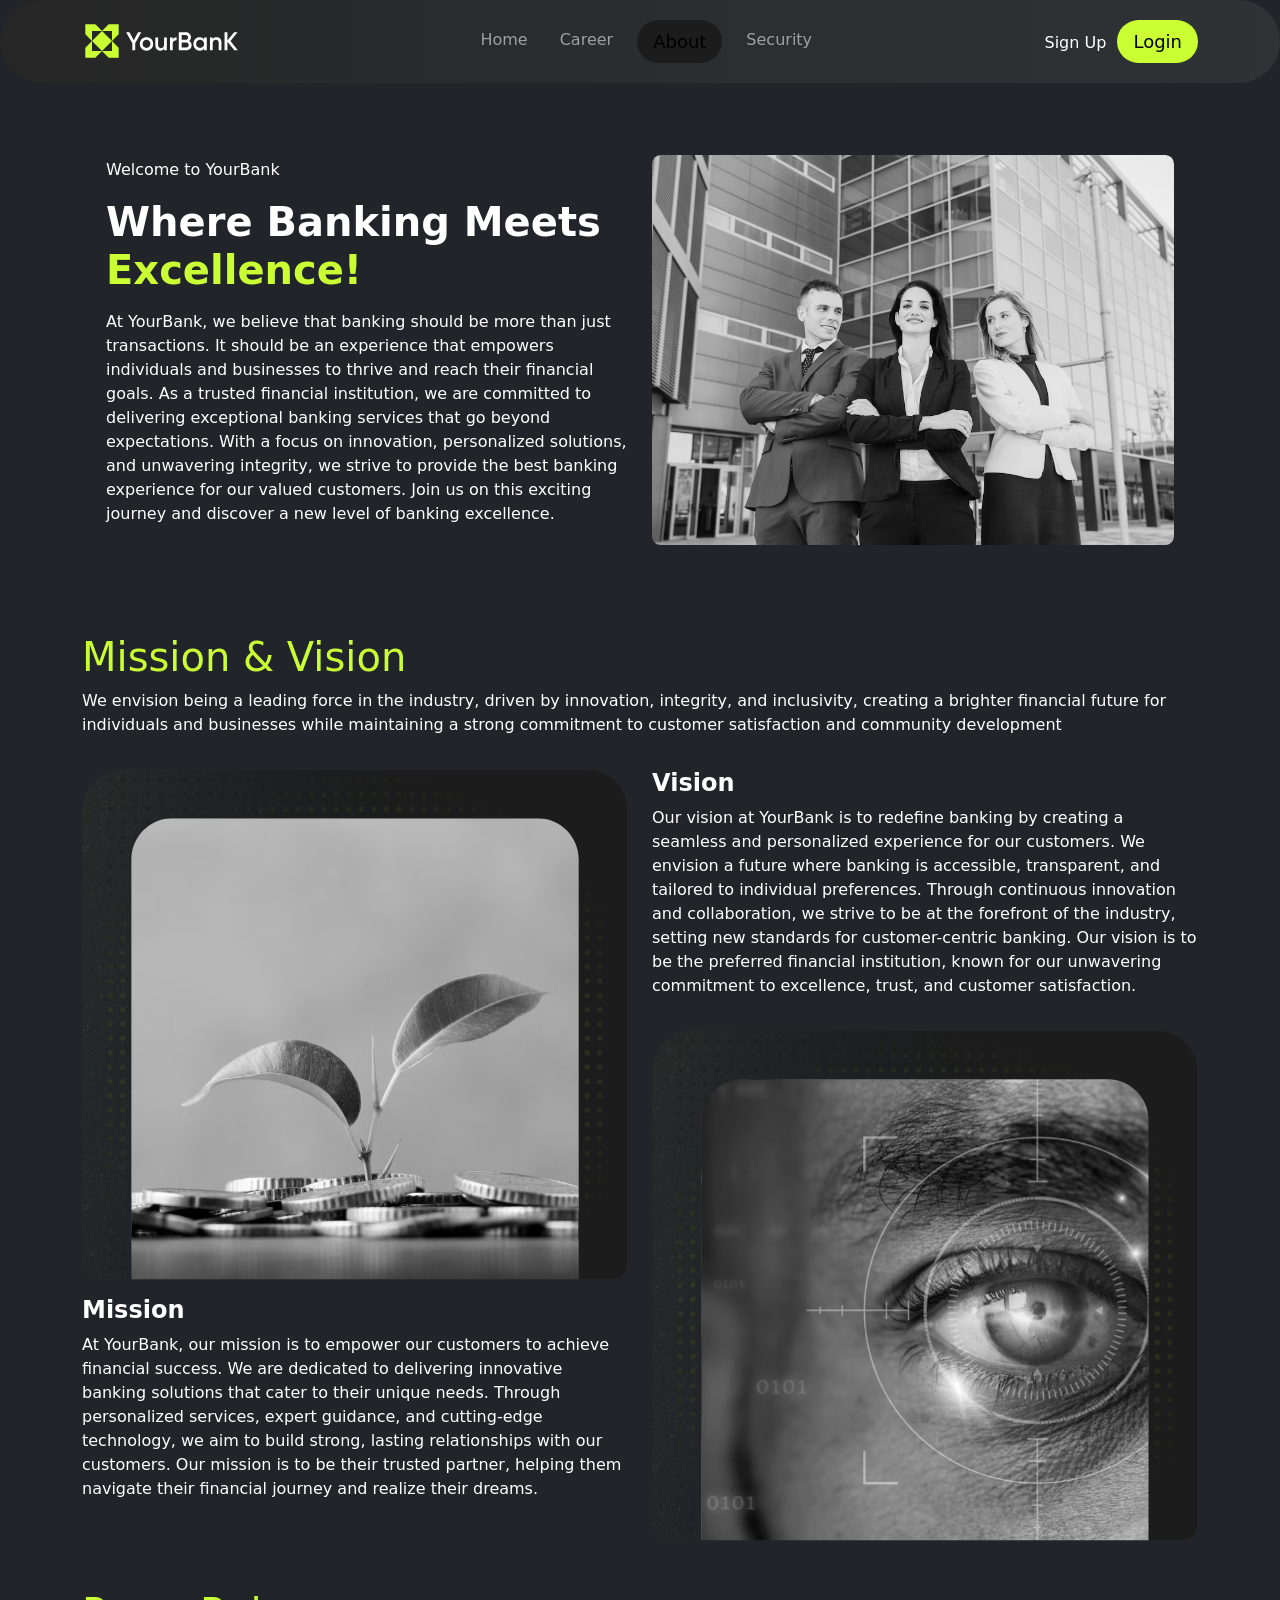
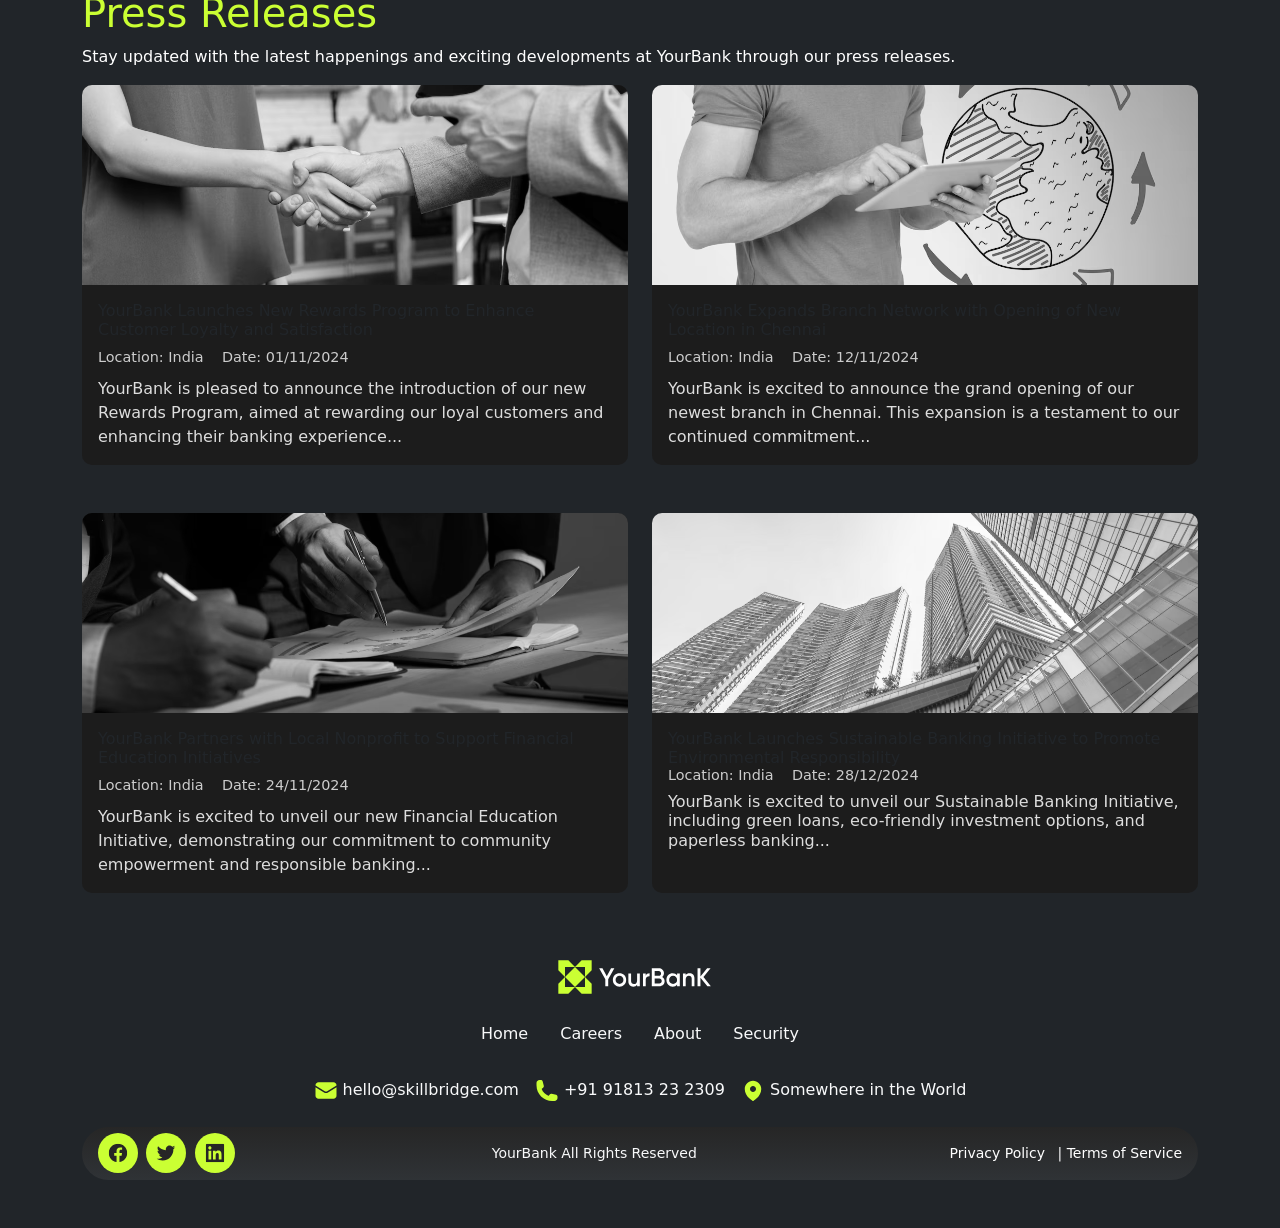
==== Pages/about.html @ b7b6830d "Initial commit" ====
<!DOCTYPE html>
<html lang="en">
<head>
    <meta charset="UTF-8">
    <meta name="viewport" content="width=device-width, initial-scale=1.0">
    <title>Desktop</title>
     <!-- Bootsrap Links -->
     <link
     href="https://cdn.jsdelivr.net/npm/bootstrap@5.0.2/dist/css/bootstrap.min.css"
     rel="stylesheet"
     integrity="sha384-EVSTQN3/azprG1Anm3QDgpJLIm9Nao0Yz1ztcQTwFspd3yD65VohhpuuCOmLASjC"
     crossorigin="anonymous"
   />
   <link rel="stylesheet" href="styleabout.css">
</head>
<body class="bg-dark text-white">
    <!-- Navbar -->
    <nav
    class="navbar navbar-expand-lg navbar-dark bg-dark custom-navbar-bg py-3"
  >
    <div class="container">
      <a class="navbar-brand" href="#">
        <img src="images/Logo.svg" alt="YourBank" /></a>
      <!-- Toggler Button -->
      <button
      class="navbar-toggler border-0 shadow-none"
      type="button"
      data-bs-toggle="collapse"
      data-bs-target="#navbarContent">
      <img src="images/navbarbutton.svg" alt="navbar-image">
      </button>
      <!-- Collapsible Content -->
      <div
        class="collapse navbar-collapse justify-content-between"
        id="navbarContent"
      >
        <!-- Nav Links -->
        <ul class="navbar-nav mx-auto mb-2 mb-lg-0">
          <li class="nav-item px-2">
            <a class="nav-link" href="/index.html">Home</a>
          </li>
          <li class="nav-item px-2">
            <a class="nav-link" href="/Pages/career.html">Career</a>
          </li>
          <li class="nav-item px-2">
            <a class="nav-link border border-0 fs-18 navcent-nav fw-medium text-black rounded-pill py-2 px-3" href="/Pages/about.html">About</a>
          </li>
          <li class="nav-item px-2">
            <a class="nav-link" href="/Pages/security.html">Security</a>
          </li>
        </ul>
        <!-- Buttons -->
        <div>
          <button class="border border-0 bg-transparent text-white"><a href="/Pages/signup.html"></a>Sign Up</button>

          <button class="border border-0 fs-18 bg-green fw-medium text-black rounded-pill py-2 px-3"> <a href="/Pages/login.html"></a>Login</button>
        </div>
      </div>
    </div>
  </nav>

  <!-- Hero Section -->

  <div class="container my-5">
    <div class="row align-items-center rounded p-4">
      <!-- Left Column -->
      <div class="col-md-6">
        <p>Welcome to YourBank</p>
        <h1 class="fw-bold">
          Where Banking Meets <span class="span-color">Excellence!</span>
        </h1>
        <p class="mt-3">At YourBank, we believe that banking should be more than just transactions. It should be an experience that empowers individuals and businesses to thrive and reach their financial goals. As a trusted financial institution, we are committed to delivering exceptional banking services that go beyond expectations. With a focus on innovation, personalized solutions, and unwavering integrity, we strive to provide the best banking experience for our valued customers. Join us on this exciting journey and discover a new level of banking excellence.</p>
      </div>

      <!-- Right Column (Image) -->
      <div class="col-md-6">
        <img src="images/Image.svg" alt="Team Meeting" class="img-fluid rounded"
        />
      </div>
    </div>
  </div>

  <!-- Mission and Vision -->

 <div class="container py-3">

    <div>
        <h1 class="span-color">Mission & Vision</h1>
        <p>We envision being a leading force in the industry, driven by innovation, integrity, and inclusivity, creating a brighter financial future for individuals and businesses while maintaining a strong commitment to customer satisfaction and community development</p>
    </div>

    <!-- Mission and Vision Columns -->
  <div class="row gy-5 py-3">
    <!-- Mission Block -->
    <div class="col-md-6 d-flex flex-column text-md-start">
      <img src="images/Image Container.svg" alt="Mission Image" class="img-fluid rounded mb-3" style="max-width: 100%; height: auto;" />
      <h4 class="fw-bold">Mission</h4>
      <p>
        At YourBank, our mission is to empower our customers to achieve financial success. We are dedicated to delivering innovative banking solutions that cater to their unique needs. Through personalized services, expert guidance, and cutting-edge technology, we aim to build strong, lasting relationships with our customers. Our mission is to be their trusted partner, helping them navigate their financial journey and realize their dreams.
      </p>
    </div>

    <!-- Vision Block -->
    <div class="col-md-6 d-flex flex-column text-md-start">
      <h4 class="fw-bold">Vision</h4>
      <p>
        Our vision at YourBank is to redefine banking by creating a seamless and personalized experience for our customers. We envision a future where banking is accessible, transparent, and tailored to individual preferences. Through continuous innovation and collaboration, we strive to be at the forefront of the industry, setting new standards for customer-centric banking. Our vision is to be the preferred financial institution, known for our unwavering commitment to excellence, trust, and customer satisfaction.
      </p>
      <img src="images/Image Container (1).svg" alt="Vision Image" class="img-fluid rounded mt-3" style="max-width: 100%; height: auto;" />
    </div>
  </div>
</div>
  </div> 

  <!-- Press Releases -->

  <div class="container py-3">
    <h1 class="span-color">Press Releases</h1>
    <p>Stay updated with the latest happenings and exciting developments at YourBank through our press releases.</p>
     <!-- Cards -->


     <div class="row gy-5">
      <!-- Card 1 -->
      <div class="col-md-6 col-lg-6">
        <div class="card h-100">
          <img src="images/img 1.svg" class="card-img-top" alt="Press Release 1">
          <div class="card-body">
            <h6 class="card-title">YourBank Launches New Rewards Program to Enhance Customer Loyalty and Satisfaction</h6>
            <p class="location-date">Location: India &nbsp;&nbsp; Date: 01/11/2024</p>
            <p class="card-text">YourBank is pleased to announce the introduction of our new Rewards Program, aimed at rewarding our loyal customers and enhancing their banking experience...</p>
          </div>
        </div>
      </div>

      <!-- Card 2 -->
      <div class="col-md-6 col-lg-6">
        <div class="card h-100">
          <img src="images/img 2.svg" class="card-img-top" alt="Press Release 2">
          <div class="card-body">
            <h6 class="card-title">YourBank Expands Branch Network with Opening of New Location in Chennai</h6>
            <p class="location-date">Location: India &nbsp;&nbsp; Date: 12/11/2024</p>
            <p class="card-text">YourBank is excited to announce the grand opening of our newest branch in Chennai. This expansion is a testament to our continued commitment...</p>
          </div>
        </div>
      </div>

      <!-- Card 3 -->
      <div class="col-md-6 col-lg-6">
        <div class="card h-100">
          <img src="images/img 3.svg" class="card-img-top" alt="Press Release 3">
          <div class="card-body">
            <h6 class="card-title">YourBank Partners with Local Nonprofit to Support Financial Education Initiatives</h6>
            <p class="location-date">Location: India &nbsp;&nbsp; Date: 24/11/2024</p>
            <p class="card-text">YourBank is excited to unveil our new Financial Education Initiative, demonstrating our commitment to community empowerment and responsible banking...</p>
          </div>
        </div>
      </div>

      <!-- Card 4 -->
      <div class="col-md-6 col-lg-6">
        <div class="card h-100">
          <img src="images/img 4.svg" class="card-img-top" alt="Press Release 4">
          <div class="card-body">
            <h6 class="card-title">YourBank Launches Sustainable Banking Initiative to Promote Environmental Responsibility</h6s>
            <p class="location-date">Location: India &nbsp;&nbsp; Date: 28/12/2024</p>
            <p class="card-text">YourBank is excited to unveil our Sustainable Banking Initiative, including green loans, eco-friendly investment options, and paperless banking...</p>
          </div>
        </div>
      </div>

    </div>
  </div>

   <!-- Footer Start -->
   <footer class="footer bg-dark text-light py-5">
    <div class="container text-center">
      
      <!-- Logo -->
      <div class="mb-3">
        <img src="images/Logo.svg" alt="YourBank Logo">
        <h5 class="d-inline-block ms-2"></h5>
      </div>
  
      <!-- Menu -->
      <ul class="nav justify-content-center mb-4">
        <li class="nav-item"><a class="nav-link text-light" href="#">Home</a></li>
        <li class="nav-item"><a class="nav-link text-light" href="#">Careers</a></li>
        <li class="nav-item"><a class="nav-link text-light" href="#">About</a></li>
        <li class="nav-item"><a class="nav-link text-light" href="#">Security</a></li>
      </ul>
  
      <!-- Contact Info -->
      <div class="mb-4 d-flex align-items-center justify-content-center gap-3 flex-wrap">
        <p class="mb-0"><img src="images/Icon.svg" alt=""> hello@skillbridge.com</p>
        <p class="mb-0"><img src="images/Phone Icon.svg" alt=""> +91 91813 23 2309</p>
        <p class="mb-0"><img src="images/location.svg" alt=""> Somewhere in the World</p>  
      </div>
  
      <!-- Footer Bottom -->
      <div class="border border-0 d-flex justify-content-between align-items-center flex-wrap text-light small mt-4 px-3 faq-card" style="border-radius: 100px;">
  
        <!-- Social Icons -->
        <div>
          <a href="#" class="rounded-circle me-1"><img src="images/Facebook.svg" alt="Facebook" width="40"></a>
          <a href="#" class="rounded-circle me-1"><img src="images/twitter.svg" alt="Twitter" width="40"></a>
          <a href="#" class="rounded-circle me-1"><img src="images/LinkedIn.svg" alt="LinkedIn" width="40"></a>
        </div>
  
        <!-- Centered Text -->
        <div class="text-center flex-grow-1 mt-3">
          <p>YourBank All Rights Reserved</p>
        </div>
  
        <!-- Links -->
        <div>
          <a href="#" class="text-white text-decoration-none me-2">Privacy Policy</a> |
          <a href="#" class="text-white text-decoration-none">Terms of Service</a> 
        </div>
  
      </div>
  
    </div>
  </footer>
  <!-- Footer End -->
  
    
  <script
  src="https://cdn.jsdelivr.net/npm/bootstrap@5.0.2/dist/js/bootstrap.bundle.min.js"
  integrity="sha384-MrcW6ZMFYlzcLA8Nl+NtUVF0sA7MsXsP1UyJoMp4YLEuNSfAP+JcXn/tWtIaxVXM"
  crossorigin="anonymous"></script>
</body>
</html>
---- Pages/styleabout.css ----
@import url('https://fonts.googleapis.com/css2?family=Lexend:wght@100..900&display=swap');
/* Root Class */
:root {
    --bg-primary: #CAFF33;
    --bg-secondary:#1C1C1C;
    --bg-third: white;

}
/* Fonts and colors */
.navcent-nav {
    background-color: var(--bg-secondary);
}
.fs-18{
    font-size: 18px;
}
.bg-green{
    background-color: var(--bg-primary);
}
.span-color{
    color: var(--bg-primary);
}
.n-margin{
    margin-right: -200px;
}
.text-color{
    color: var(--bg-third);
}

.faq-card {
  background: linear-gradient(to bottom, #262626, rgba(128, 128, 128, 0.15));
  border: 2px solid black;
  border-radius: 1rem;
}

/* Navbar background */
.custom-navbar-bg {
    background: linear-gradient(90deg, #262626, rgba(128, 128, 128, 0.15));
    border-radius: 100px;
    padding: 20px 34px;
  }

.custom-border-left {
    border-left: 1px solid #CAFF33;
    padding-left: 20px;
    height: 100%;
  }

  .badge-custom {
    background-color: #2c2c2c;
    color: #ffffff;
    border-radius: 20px;
    padding: 5px 15px;
    font-size: 14px;
    margin-right: 10px;
  }
/* cards */

.card {
    background-color: #1c1c1c;
    border: none;
    border-radius: 10px;
    transition: 0.3s ease;
  }

.card-img-top {
    height: 200px;
    object-fit: cover;
    border-top-left-radius: 10px;
    border-top-right-radius: 10px;
  }
  .location-date {
    font-size: 0.9rem;
    color: black;
    margin-bottom: 0.5rem;
  }
  .location-date {
    font-size: 0.9rem;
    color: #ccc;
    margin-bottom: 0.5rem;
  }
  .card-text {
    color: #ddd;
  }
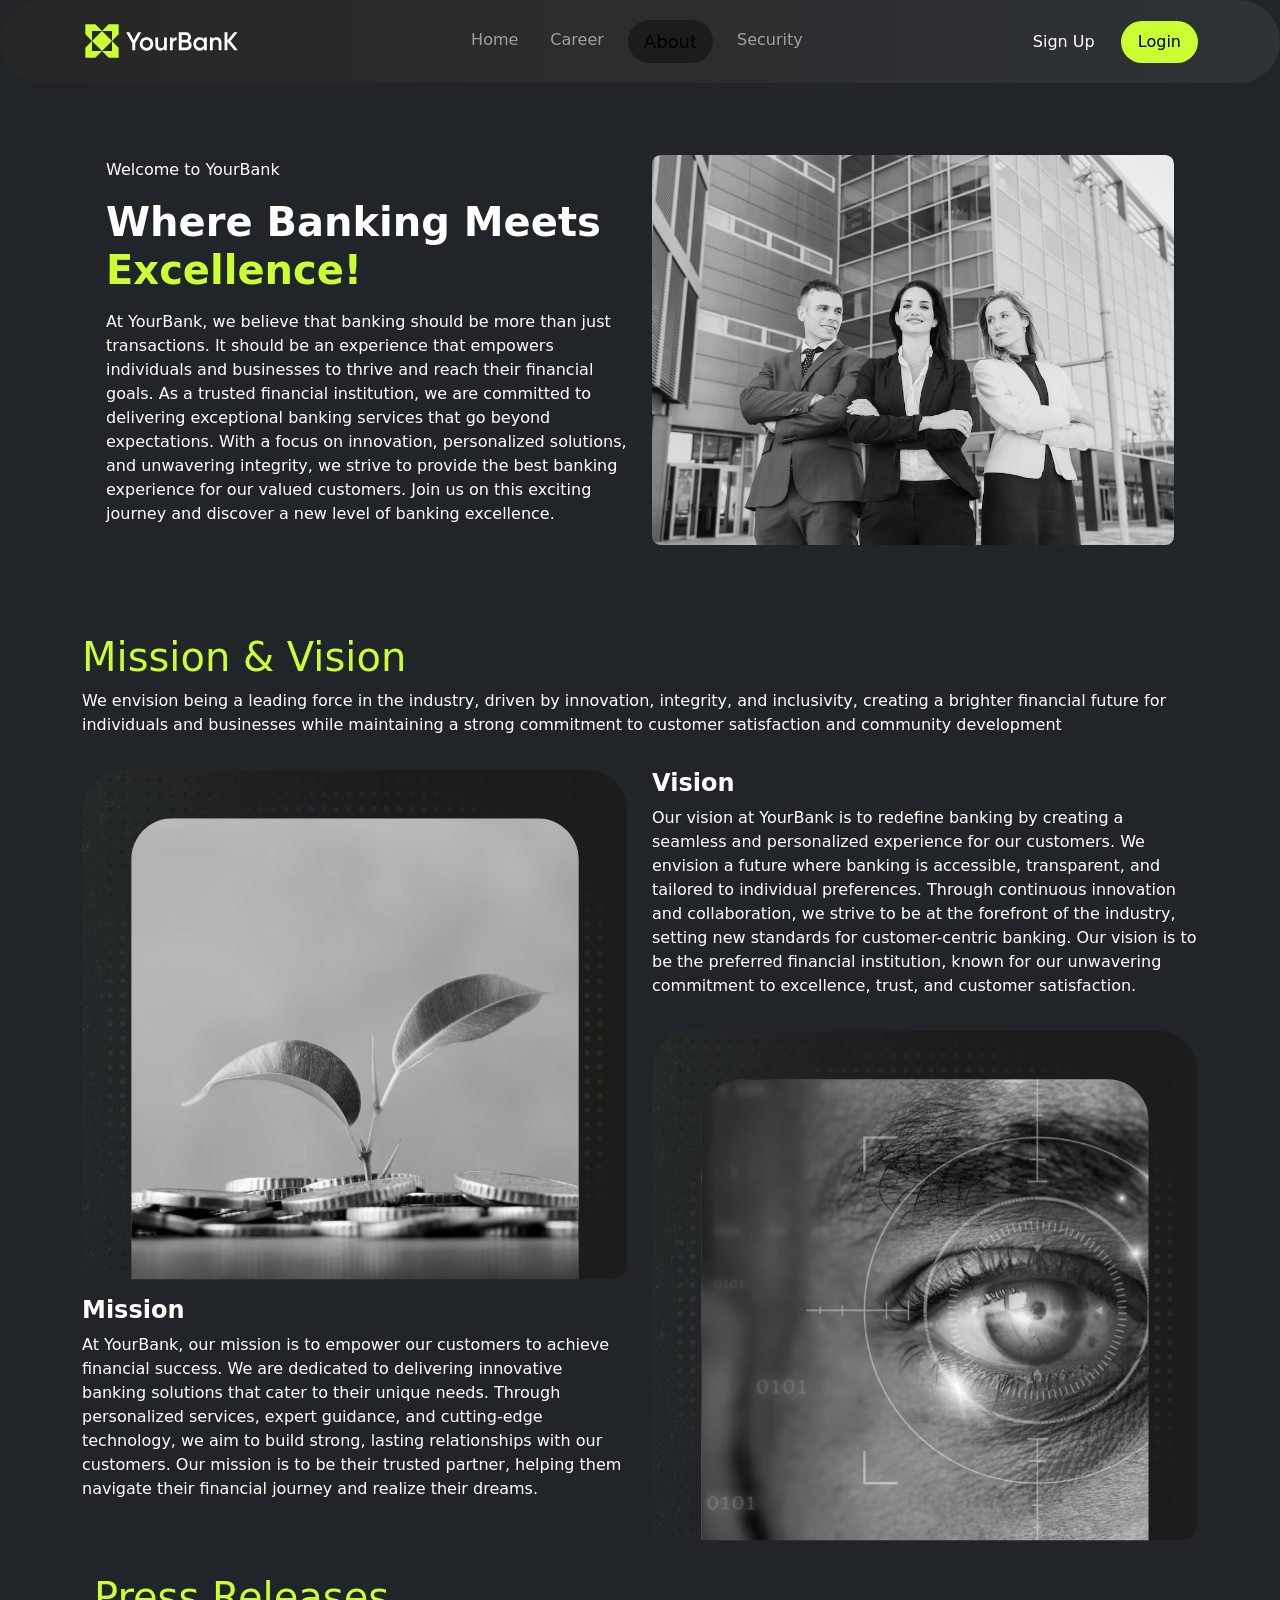
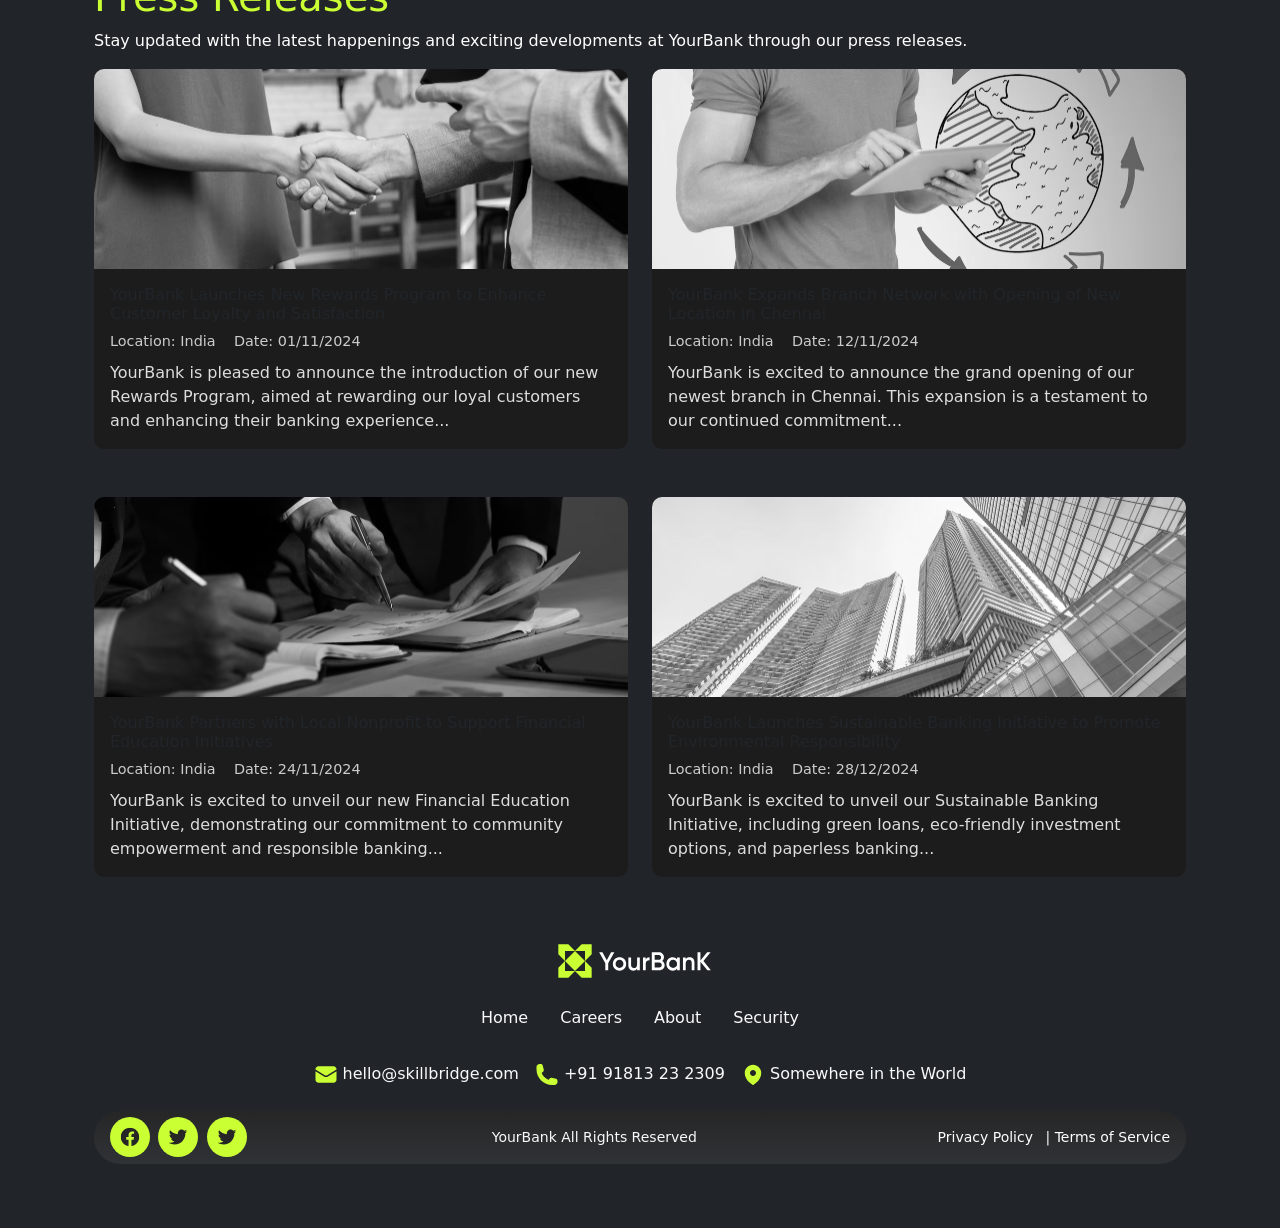
==== commit 0b94affc: "All errors are removed" ====
--- a/Pages/about.html
+++ b/Pages/about.html
@@ -4,7 +4,7 @@
     <meta charset="UTF-8">
     <meta name="viewport" content="width=device-width, initial-scale=1.0">
     <title>Desktop</title>
-     <!-- Bootsrap Links -->
+     <!-- Bootstrap Links -->
      <link
      href="https://cdn.jsdelivr.net/npm/bootstrap@5.0.2/dist/css/bootstrap.min.css"
      rel="stylesheet"
@@ -51,9 +51,8 @@
         </ul>
         <!-- Buttons -->
         <div>
-          <button class="border border-0 bg-transparent text-white"><a href="/Pages/signup.html"></a>Sign Up</button>
-
-          <button class="border border-0 fs-18 bg-green fw-medium text-black rounded-pill py-2 px-3"> <a href="/Pages/login.html"></a>Login</button>
+          <a href="/Pages/signup.html" class="btn text-white me-2">Sign Up</a>
+          <a href="/Pages/login.html" class="btn bg-green fw-medium text-black rounded-pill py-2 px-3">Login</a>
         </div>
       </div>
     </div>
@@ -109,8 +108,6 @@
       <img src="images/Image Container (1).svg" alt="Vision Image" class="img-fluid rounded mt-3" style="max-width: 100%; height: auto;" />
     </div>
   </div>
-</div>
-  </div> 
 
   <!-- Press Releases -->
 
@@ -162,7 +159,7 @@
         <div class="card h-100">
           <img src="images/img 4.svg" class="card-img-top" alt="Press Release 4">
           <div class="card-body">
-            <h6 class="card-title">YourBank Launches Sustainable Banking Initiative to Promote Environmental Responsibility</h6s>
+            <h6 class="card-title">YourBank Launches Sustainable Banking Initiative to Promote Environmental Responsibility</h6>
             <p class="location-date">Location: India &nbsp;&nbsp; Date: 28/12/2024</p>
             <p class="card-text">YourBank is excited to unveil our Sustainable Banking Initiative, including green loans, eco-friendly investment options, and paperless banking...</p>
           </div>
@@ -172,57 +169,58 @@
     </div>
   </div>
 
-   <!-- Footer Start -->
-   <footer class="footer bg-dark text-light py-5">
-    <div class="container text-center">
-      
-      <!-- Logo -->
-      <div class="mb-3">
-        <img src="images/Logo.svg" alt="YourBank Logo">
-        <h5 class="d-inline-block ms-2"></h5>
-      </div>
-  
-      <!-- Menu -->
-      <ul class="nav justify-content-center mb-4">
-        <li class="nav-item"><a class="nav-link text-light" href="#">Home</a></li>
-        <li class="nav-item"><a class="nav-link text-light" href="#">Careers</a></li>
-        <li class="nav-item"><a class="nav-link text-light" href="#">About</a></li>
-        <li class="nav-item"><a class="nav-link text-light" href="#">Security</a></li>
-      </ul>
-  
-      <!-- Contact Info -->
-      <div class="mb-4 d-flex align-items-center justify-content-center gap-3 flex-wrap">
-        <p class="mb-0"><img src="images/Icon.svg" alt=""> hello@skillbridge.com</p>
-        <p class="mb-0"><img src="images/Phone Icon.svg" alt=""> +91 91813 23 2309</p>
-        <p class="mb-0"><img src="images/location.svg" alt=""> Somewhere in the World</p>  
-      </div>
-  
-      <!-- Footer Bottom -->
-      <div class="border border-0 d-flex justify-content-between align-items-center flex-wrap text-light small mt-4 px-3 faq-card" style="border-radius: 100px;">
-  
-        <!-- Social Icons -->
-        <div>
-          <a href="#" class="rounded-circle me-1"><img src="images/Facebook.svg" alt="Facebook" width="40"></a>
-          <a href="#" class="rounded-circle me-1"><img src="images/twitter.svg" alt="Twitter" width="40"></a>
-          <a href="#" class="rounded-circle me-1"><img src="images/LinkedIn.svg" alt="LinkedIn" width="40"></a>
-        </div>
-  
-        <!-- Centered Text -->
-        <div class="text-center flex-grow-1 mt-3">
-          <p>YourBank All Rights Reserved</p>
-        </div>
-  
-        <!-- Links -->
-        <div>
-          <a href="#" class="text-white text-decoration-none me-2">Privacy Policy</a> |
-          <a href="#" class="text-white text-decoration-none">Terms of Service</a> 
-        </div>
-  
-      </div>
-  
-    </div>
-  </footer>
-  <!-- Footer End -->
+<!-- Footer Start -->
+<footer class="footer bg-dark text-light py-5">
+  <div class="container text-center">
+    
+    <!-- Logo -->
+    <div class="mb-3">
+      <img src="images/Logo.svg" alt="YourBank Logo">
+      <h5 class="d-inline-block ms-2"></h5>
+    </div>
+
+    <!-- Menu -->
+    <ul class="nav justify-content-center mb-4">
+      <li class="nav-item"><a class="nav-link text-light" href="#">Home</a></li>
+      <li class="nav-item"><a class="nav-link text-light" href="#">Careers</a></li>
+      <li class="nav-item"><a class="nav-link text-light" href="#">About</a></li>
+      <li class="nav-item"><a class="nav-link text-light" href="#">Security</a></li>
+    </ul>
+
+    <!-- Contact Info -->
+    <div class="mb-4 d-flex align-items-center justify-content-center gap-3 flex-wrap">
+      <p class="mb-0"><img src="images/email.svg" alt="image pic"> hello@skillbridge.com</p>
+      <p class="mb-0"><img src="images/Icon (2).svg" alt="image pic"> +91 91813 23 2309</p>
+      <p class="mb-0"><img src="images/Icon (3).svg" alt="image pic"> Somewhere in the World</p>  
+    </div>
+
+    <!-- Footer Bottom -->
+    <div class="border border-0 d-flex justify-content-between align-items-center flex-wrap text-light small mt-4 px-3 faq-card" style="border-radius: 100px;">
+
+      <!-- Social Icons -->
+      <div>
+        <a href="#" class="rounded-circle me-1"><img src="images/fb.svg" alt="Facebook" width="40"></a>
+        <a href="#" class="rounded-circle me-1"><img src="images/twitter.svg" alt="Twitter" width="40"></a>
+        <a href="#" class="rounded-circle me-1"><img src="images/in.svg" alt="LinkedIn" width="40"></a>
+      </div>
+
+      <!-- Centered Text -->
+      <div class="text-center flex-grow-1 mt-3">
+        <p>YourBank All Rights Reserved</p>
+      </div>
+
+      <!-- Links -->
+      <div>
+        <a href="#" class="text-white text-decoration-none me-2">Privacy Policy</a> |
+        <a href="#" class="text-white text-decoration-none">Terms of Service</a> 
+      </div>
+
+    </div>
+
+  </div>
+</footer>
+<!-- Footer End -->
+
   
     
   <script
--- a/Pages/styleabout.css
+++ b/Pages/styleabout.css
@@ -1,83 +1,89 @@
 @import url('https://fonts.googleapis.com/css2?family=Lexend:wght@100..900&display=swap');
-/* Root Class */
+
+/* Root Variables */
 :root {
-    --bg-primary: #CAFF33;
-    --bg-secondary:#1C1C1C;
-    --bg-third: white;
-
-}
-/* Fonts and colors */
-.navcent-nav {
-    background-color: var(--bg-secondary);
-}
-.fs-18{
-    font-size: 18px;
-}
-.bg-green{
-    background-color: var(--bg-primary);
-}
-.span-color{
-    color: var(--bg-primary);
-}
-.n-margin{
-    margin-right: -200px;
-}
-.text-color{
-    color: var(--bg-third);
+  --bg-primary: #CAFF33;
+  --bg-secondary: #1C1C1C;
+  --bg-third: #FFFFFF;
 }
 
+/* General Utility Classes */
+.fs-18 {
+  font-size: 18px;
+}
+.bg-green {
+  background-color: var(--bg-primary);
+}
+.span-color {
+  color: var(--bg-primary);
+}
+.text-color {
+  color: var(--bg-third);
+}
+.n-margin {
+  margin-right: -200px;
+}
+
+/* Navbar Styling */
+.navcent-nav {
+  background-color: var(--bg-secondary);
+}
+.custom-navbar-bg {
+  background: linear-gradient(90deg, #262626, rgba(128, 128, 128, 0.15));
+  border-radius: 100px;
+  padding: 20px 34px;
+}
+.custom-border-left {
+  border-left: 1px solid var(--bg-primary);
+  padding-left: 20px;
+  height: 100%;
+}
+
+/* Badge Styling */
+.badge-custom {
+  background-color: #2c2c2c;
+  color: #ffffff;
+  border-radius: 20px;
+  padding: 5px 15px;
+  font-size: 14px;
+  margin-right: 10px;
+}
+
+/* Card Styling */
+.card {
+  background-color: #1c1c1c;
+  border: none;
+  border-radius: 10px;
+  transition: 0.3s ease;
+}
+.card-img-top {
+  height: 200px;
+  object-fit: cover;
+  border-top-left-radius: 10px;
+  border-top-right-radius: 10px;
+}
+.location-date {
+  font-size: 0.9rem;
+  color: #ccc;
+  margin-bottom: 0.5rem;
+}
+.card-text {
+  color: #ddd;
+}
+
+/* FAQ Card (used previously in footer) */
 .faq-card {
   background: linear-gradient(to bottom, #262626, rgba(128, 128, 128, 0.15));
-  border: 2px solid black;
+  border: none !important;
+  box-shadow: none !important;
   border-radius: 1rem;
 }
 
-/* Navbar background */
-.custom-navbar-bg {
-    background: linear-gradient(90deg, #262626, rgba(128, 128, 128, 0.15));
-    border-radius: 100px;
-    padding: 20px 34px;
-  }
-
-.custom-border-left {
-    border-left: 1px solid #CAFF33;
-    padding-left: 20px;
-    height: 100%;
-  }
-
-  .badge-custom {
-    background-color: #2c2c2c;
-    color: #ffffff;
-    border-radius: 20px;
-    padding: 5px 15px;
-    font-size: 14px;
-    margin-right: 10px;
-  }
-/* cards */
-
-.card {
-    background-color: #1c1c1c;
-    border: none;
-    border-radius: 10px;
-    transition: 0.3s ease;
-  }
-
-.card-img-top {
-    height: 200px;
-    object-fit: cover;
-    border-top-left-radius: 10px;
-    border-top-right-radius: 10px;
-  }
-  .location-date {
-    font-size: 0.9rem;
-    color: black;
-    margin-bottom: 0.5rem;
-  }
-  .location-date {
-    font-size: 0.9rem;
-    color: #ccc;
-    margin-bottom: 0.5rem;
-  }
-  .card-text {
-    color: #ddd;
-  }+/* Footer Bottom (new class for clean footer section) */
+.footer-bottom {
+  background-color: #1c1f23;
+  border: none !important;
+  box-shadow: none !important;
+  border-radius: 50px;
+  padding: 10px 20px;
+}
